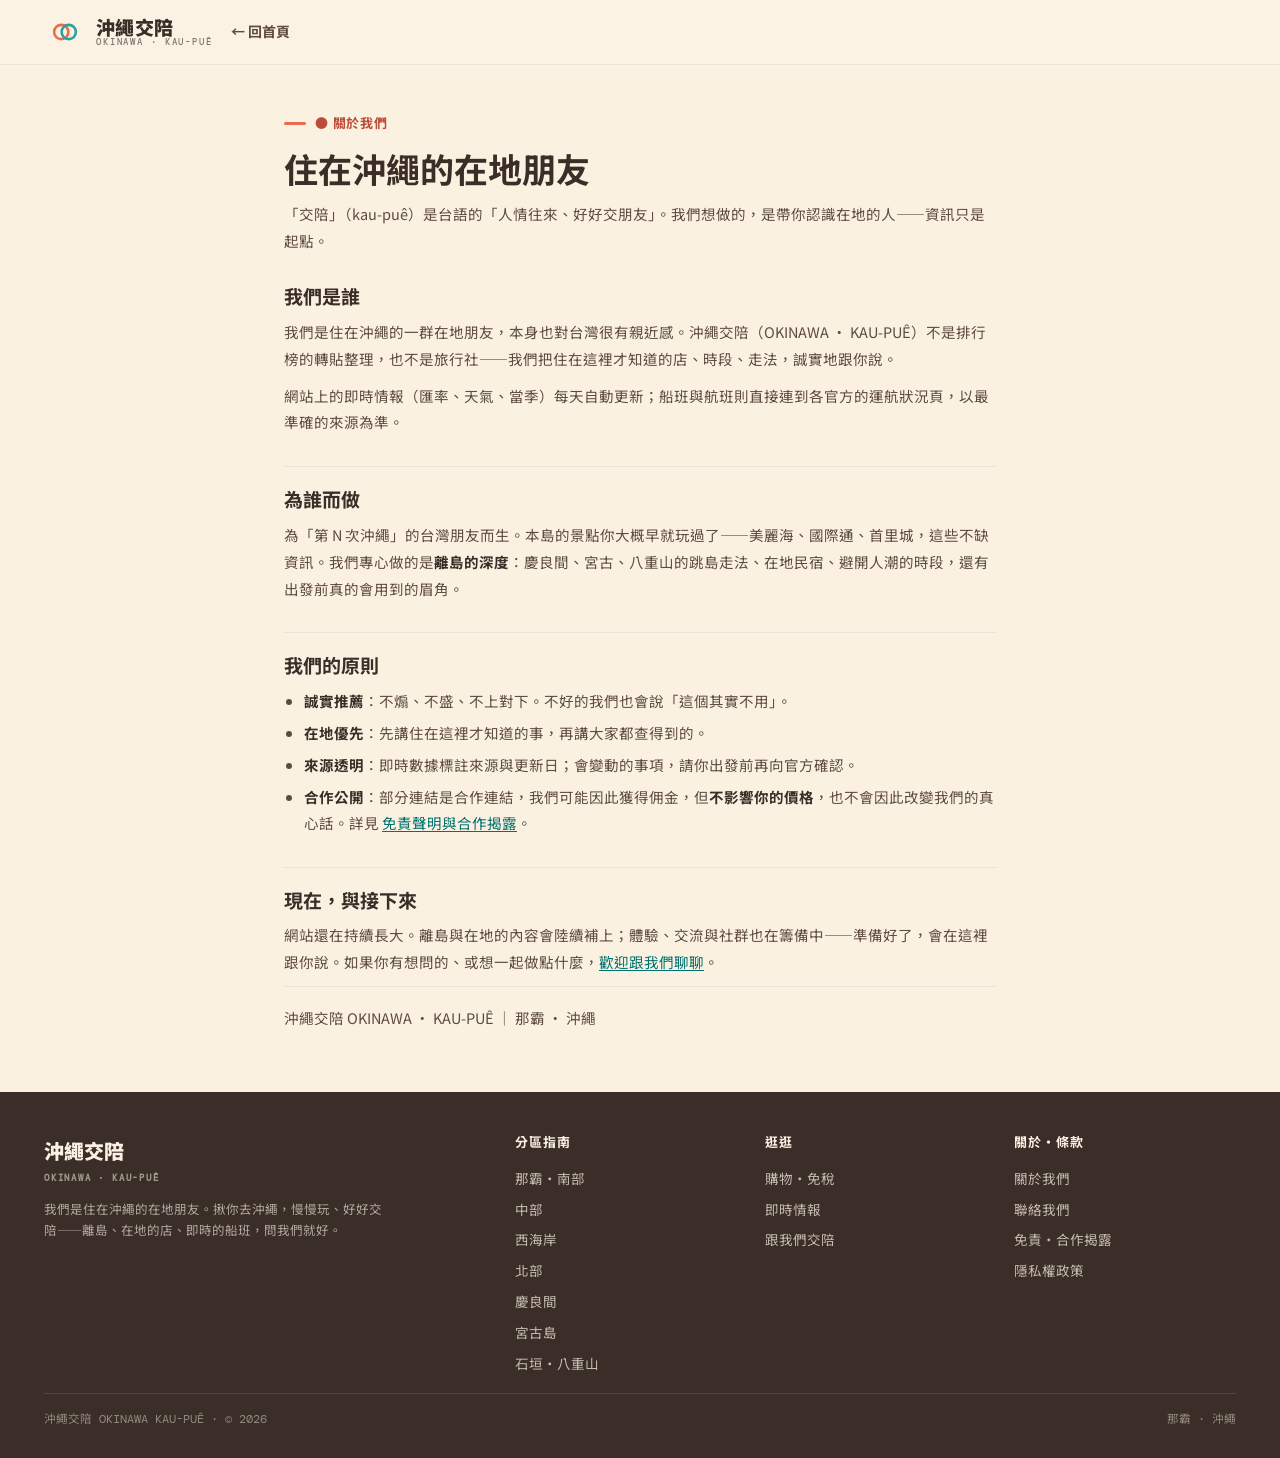
==== about.html @ 24fbd710 "エリア別の機能リファレンスへ全面改修（7エリア・便利さ重視） - 新規: naha/chubu/onna/hokubu、既存を統一テンプレへ移行、taketomi→ishigaki リダイレクト - " ====
<!doctype html>
<html lang="zh-Hant">
<head>
<meta charset="UTF-8">
<meta name="viewport" content="width=device-width, initial-scale=1">
<title>關於我們 — 住在沖繩的在地朋友｜沖繩交陪</title>
<meta name="description" content="沖繩交陪是住在沖繩的一群在地朋友，為「第 N 次沖繩」的台灣朋友整理離島與在地的真實情報。我們的原則：誠實推薦、在地優先、不煽不盛。">
<meta name="theme-color" content="#FBF1E2">
<meta name="robots" content="index,follow">
<meta property="og:type" content="website">
<meta property="og:title" content="關於我們 — 住在沖繩的在地朋友｜沖繩交陪">
<meta property="og:description" content="住在沖繩的在地朋友，為「第 N 次沖繩」的台灣朋友整理離島與在地的真實情報。">
<meta property="og:url" content="https://okinawa-kaupue.com/about.html">
<meta property="og:image" content="https://okinawa-kaupue.com/assets/og.png">
<meta name="twitter:card" content="summary_large_image">
<link rel="canonical" href="https://okinawa-kaupue.com/about.html">
<link rel="icon" type="image/svg+xml" href="brand/logo-favicon.svg">
<link rel="icon" type="image/png" sizes="32x32" href="brand/favicon-32.png">
<link rel="apple-touch-icon" href="brand/apple-touch-icon.png">
<link rel="preconnect" href="https://fonts.googleapis.com">
<link rel="preconnect" href="https://fonts.gstatic.com" crossorigin>
<link href="https://fonts.googleapis.com/css2?family=Noto+Sans+TC:wght@400..900&family=DM+Mono:wght@400;500&display=swap" rel="stylesheet">
<link rel="stylesheet" href="styles.css">
<script type="application/ld+json">
{
  "@context": "https://schema.org",
  "@type": "AboutPage",
  "url": "https://okinawa-kaupue.com/about.html",
  "name": "關於我們｜沖繩交陪",
  "inLanguage": "zh-Hant",
  "publisher": { "@type": "Organization", "name": "沖繩交陪", "url": "https://okinawa-kaupue.com/" }
}
</script>
<!-- Cloudflare Web Analytics --><script defer src='https://static.cloudflareinsights.com/beacon.min.js' data-cf-beacon='{"token": "0079305fdcf34f88b5e65abeb7a39dbd"}'></script><!-- End Cloudflare Web Analytics -->
</head>
<body data-style="koralle">

<header class="head">
  <div class="wrap head__bar">
    <a class="brand" href="index.html">
      <img class="brand__logo" src="brand/logo-rings.svg" alt="沖繩交陪">
      <span class="brand__tx">沖繩交陪<small>OKINAWA · KAU-PUÊ</small></span>
    </a>
    <a class="lback" href="index.html">← 回首頁</a>
  </div>
</header>

<main class="legal">
  <span class="legal__k">● 關於我們</span>
  <h1>住在沖繩的在地朋友</h1>
  <p class="legal__lead">「交陪」（kau-puê）是台語的「人情往來、好好交朋友」。我們想做的，是帶你認識在地的人——資訊只是起點。</p>

  <h2>我們是誰</h2>
  <p>我們是住在沖繩的一群在地朋友，本身也對台灣很有親近感。沖繩交陪（OKINAWA · KAU-PUÊ）不是排行榜的轉貼整理，也不是旅行社——我們把住在這裡才知道的店、時段、走法，誠實地跟你說。</p>
  <p>網站上的即時情報（匯率、天氣、當季）每天自動更新；船班與航班則直接連到各官方的運航狀況頁，以最準確的來源為準。</p>

  <h2>為誰而做</h2>
  <p>為「第 N 次沖繩」的台灣朋友而生。本島的景點你大概早就玩過了——美麗海、國際通、首里城，這些不缺資訊。我們專心做的是<strong>離島的深度</strong>：慶良間、宮古、八重山的跳島走法、在地民宿、避開人潮的時段，還有出發前真的會用到的眉角。</p>

  <h2>我們的原則</h2>
  <ul>
    <li><strong>誠實推薦</strong>：不煽、不盛、不上對下。不好的我們也會說「這個其實不用」。</li>
    <li><strong>在地優先</strong>：先講住在這裡才知道的事，再講大家都查得到的。</li>
    <li><strong>來源透明</strong>：即時數據標註來源與更新日；會變動的事項，請你出發前再向官方確認。</li>
    <li><strong>合作公開</strong>：部分連結是合作連結，我們可能因此獲得佣金，但<strong>不影響你的價格</strong>，也不會因此改變我們的真心話。詳見 <a href="disclosure.html">免責聲明與合作揭露</a>。</li>
  </ul>

  <h2>現在，與接下來</h2>
  <p>網站還在持續長大。離島與在地的內容會陸續補上；體驗、交流與社群也在籌備中——準備好了，會在這裡跟你說。如果你有想問的、或想一起做點什麼，<a href="contact.html">歡迎跟我們聊聊</a>。</p>

  <p class="legal__sig">沖繩交陪 OKINAWA · KAU-PUÊ ｜ 那霸 · 沖繩</p>
</main>

<footer class="foot">
  <div class="wrap">
    <div class="foot__grid">
      <div>
        <div class="foot__brand">沖繩交陪<small>OKINAWA · KAU-PUÊ</small></div>
        <p class="foot__note">我們是住在沖繩的在地朋友。揪你去沖繩，慢慢玩、好好交陪——離島、在地的店、即時的船班，問我們就好。</p>
      </div>
      <div>
        <h4>分區指南</h4>
        <a href="naha.html">那霸・南部</a><a href="chubu.html">中部</a><a href="onna.html">西海岸</a><a href="hokubu.html">北部</a><a href="kerama.html">慶良間</a><a href="miyako.html">宮古島</a><a href="ishigaki.html">石垣・八重山</a>
      </div>
      <div>
        <h4>逛逛</h4>
        <a href="shopping.html">購物・免稅</a><a href="index.html#fresh">即時情報</a><a href="index.html#kaupue">跟我們交陪</a>
      </div>
      <div>
        <h4>關於・條款</h4>
        <a href="about.html">關於我們</a><a href="contact.html">聯絡我們</a><a href="disclosure.html">免責・合作揭露</a><a href="privacy.html">隱私權政策</a>
      </div>
    </div>
    <div class="foot__bottom">
      <span>沖繩交陪 OKINAWA KAU-PUÊ · © 2026</span>
      <span>那霸 · 沖繩</span>
    </div>
  </div>
</footer>

</body></html>
---- styles.css ----
/* ============================================================
   沖繩交陪 OKINAWA · KAU-PUÊ — 台湾版トップ
   2026-06-10 ビジュアル刷新
   ・パレットはブランド規定の5色（珊瑚橘/海/暖陽/奶油/墨）のみ
   ・フォントは Noto Sans TC 基軸 ＋ DM Mono（数値・タイムスタンプ）
   ・写真スロット（.shot）は「正直なプレースホルダー」：
     <img> を中に置くだけで全面カバー表示に切り替わる（崩れない）
   ・キャプションは写真の上に重ねない（差し込み後も可読性が落ちない）
   ============================================================ */

/* ---- tokens ---- */
:root {
  /* brand-tw パレット */
  --cream:      #FBF1E2;                    /* 奶油 */
  --ink:        #3B2D28;                    /* 墨 */
  --coral:      #EE6A4C;                    /* 珊瑚橘 */
  --sea:        #2E9E9E;                    /* 海 */
  --sun:        #F4A24B;                    /* 暖陽 */

  /* 派生トーン（oklch で同系統に揃える） */
  --bg:         oklch(0.962 0.024 79);      /* 奶油ベースの地 */
  --surface:    oklch(0.988 0.012 84);      /* カード面 */
  --surface-2:  oklch(0.955 0.020 80);
  --ink-soft:   oklch(0.43 0.030 48);
  --ink-faint:  oklch(0.57 0.024 52);
  --coral-deep: oklch(0.56 0.150 32);
  --coral-tint: oklch(0.93 0.040 38);
  --sea-deep:   oklch(0.50 0.085 195);
  --sea-tint:   oklch(0.93 0.032 200);
  --sun-deep:   oklch(0.62 0.115 70);
  --sun-tint:   oklch(0.945 0.045 82);
  --line:       oklch(0.875 0.024 76);
  --line-soft:  oklch(0.918 0.018 78);

  --r-sm: 10px; --r-md: 14px; --r-lg: 20px; --r-xl: 28px; --pill: 999px;

  --shadow-sm: 0 1px 2px oklch(0.40 0.05 50 / 0.05), 0 2px 8px oklch(0.40 0.05 50 / 0.05);
  --shadow-md: 0 4px 14px oklch(0.40 0.06 45 / 0.10), 0 2px 6px oklch(0.40 0.06 45 / 0.06);

  --tw-font: "Noto Sans TC", "PingFang TC", "Microsoft JhengHei", system-ui, sans-serif;
  --font-mono: "DM Mono", "Noto Sans TC", ui-monospace, monospace;

  --maxw: 1240px;
}
body.lang-ja { --tw-font: "Zen Kaku Gothic New", "Noto Sans TC", system-ui, sans-serif; }

/* ---- reset ---- */
*, *::before, *::after { box-sizing: border-box; }
html { -webkit-text-size-adjust: 100%; }
body {
  margin: 0;
  font-family: var(--tw-font);
  background: var(--bg);
  color: var(--ink);
  font-size: 16px;
  line-height: 1.7;               /* 繁体字＝行間に余裕 */
  -webkit-font-smoothing: antialiased;
  text-rendering: optimizeLegibility;
}
img { display: block; max-width: 100%; }
a { color: inherit; text-decoration: none; }
button { font: inherit; cursor: pointer; border: none; background: none; color: inherit; }
h1, h2, h3, h4 { font-family: var(--tw-font); margin: 0; line-height: 1.3; letter-spacing: 0; font-style: normal; }
p { margin: 0; }
::selection { background: var(--coral-tint); }
.wrap { width: 100%; max-width: var(--maxw); margin: 0 auto; padding: 0 24px; }

/* ============================================================
   写真スロット .shot — 正直なプレースホルダー
   ・空のとき: 奶油系の淡い斜めストライプ ＋ 中央にラベルチップ
     （--h で色相だけ僅かに変わる。観光広告風グラデは廃止）
   ・<img> を入れると全面カバー表示・ラベルは自動で消える
   ============================================================ */
.shot {
  position: relative; overflow: hidden;
  background:
    repeating-linear-gradient(135deg,
      oklch(0.952 0.018 var(--h, 79) / .75) 0 10px,
      transparent 10px 20px),
    oklch(0.924 0.028 var(--h, 79));
}
.shot::after {
  content: "📷 " attr(data-shot);
  position: absolute; inset: 0; margin: auto;
  width: fit-content; height: fit-content;
  font-family: var(--font-mono); font-size: 10.5px; letter-spacing: .05em;
  color: var(--ink-soft);
  background: oklch(0.99 0.008 84 / .88);
  border: 1px solid oklch(0.88 0.02 78);
  padding: 4px 11px; border-radius: var(--pill);
  white-space: nowrap; max-width: calc(100% - 16px);
  overflow: hidden; text-overflow: ellipsis;
}
.shot > img {
  position: absolute; inset: 0; width: 100%; height: 100%;
  object-fit: cover;
}
.shot:has(> img)::after { display: none; }

/* shot 内のバッジ・メタ（実態が揃うまで末尾ブロックで非表示） */
.meta-likes { position: absolute; right: 9px; bottom: 8px; z-index: 2; white-space: nowrap;
  font-family: var(--font-mono); font-size: 10.5px; color: #fff; display: inline-flex; gap: 9px;
  text-shadow: 0 1px 3px oklch(0.25 0.04 50 / .6); }
.badge-hot { position: absolute; left: 9px; top: 9px; z-index: 2; white-space: nowrap;
  font-size: 11px; font-weight: 700; background: var(--coral); color: #fff; padding: 3px 9px; border-radius: var(--pill); }
.badge-new { position: absolute; left: 9px; top: 9px; z-index: 2; white-space: nowrap;
  font-size: 11px; font-weight: 700; background: var(--sea); color: #fff; padding: 3px 9px; border-radius: var(--pill); }
.badge-soft { background: oklch(1 0 0 / .9); color: var(--ink); }

/* ============================================================
   header
   ============================================================ */
.head { position: sticky; top: 0; z-index: 60;
  background: oklch(0.965 0.022 80 / .92);
  backdrop-filter: blur(14px) saturate(1.2);
  border-bottom: 1px solid var(--line-soft); }
.head__bar { display: flex; align-items: center; gap: 18px; height: 64px; }
.brand { display: inline-flex; align-items: center; gap: 10px; }
.brand__logo { width: 42px; height: 42px; flex: none; }
.brand__tx { font-weight: 900; font-size: 19px; letter-spacing: .02em; line-height: 1.15; }
.brand__tx small { display: block; font-family: var(--font-mono); font-size: 8.5px; letter-spacing: .22em; color: var(--ink-faint); font-weight: 500; white-space: nowrap; }
.nav { display: flex; align-items: center; gap: 2px; margin-left: 8px; }
.nav a { padding: 9px 13px; border-radius: var(--pill); font-weight: 700; font-size: 15px; color: var(--ink-soft); display: inline-flex; align-items: center; gap: 7px; white-space: nowrap; }
.nav a:hover { background: var(--surface); color: var(--ink); box-shadow: var(--shadow-sm); }
.nav a .dot { width: 6px; height: 6px; border-radius: 50%; background: var(--coral); }
.head__right { margin-left: auto; display: flex; align-items: center; gap: 9px; }
.search { display: inline-flex; align-items: center; gap: 8px; background: var(--surface); border: 1px solid var(--line-soft); border-radius: var(--pill); padding: 8px 14px; color: var(--ink-faint); font-size: 13.5px; }
.search svg { width: 15px; height: 15px; }
.btn-line { background: #06C755; color: #fff; font-weight: 700; font-size: 14px; padding: 9px 15px; border-radius: var(--pill); display: inline-flex; align-items: center; gap: 7px; }
.btn-line svg { width: 16px; height: 16px; }
.lang-tog { display: inline-flex; background: var(--surface); border: 1px solid var(--line-soft); border-radius: var(--pill); padding: 3px; gap: 2px; flex: none; }
.lang-tog button { font-size: 12.5px; font-weight: 700; color: var(--ink-faint); padding: 6px 11px; border-radius: var(--pill); white-space: nowrap; }
.lang-tog button.on { background: var(--ink); color: var(--cream); }

/* ---- live ticker（実態が揃うまで非表示。復帰時用に維持） ---- */
.ticker { background: var(--ink); color: var(--cream); overflow: hidden; }
.ticker__in { display: flex; align-items: center; gap: 14px; height: 38px; }
.ticker__tag { flex: none; font-size: 12px; font-weight: 700; background: var(--coral); color: #fff; padding: 4px 11px; border-radius: var(--pill); display: inline-flex; align-items: center; gap: 6px; white-space: nowrap; }
.ticker__tag .pulse { width: 7px; height: 7px; border-radius: 50%; background: #fff; animation: pulse 1.4s infinite; }
@keyframes pulse { 0%, 100% { opacity: 1; } 50% { opacity: .35; } }
.ticker__track { display: flex; gap: 34px; white-space: nowrap; animation: marq 30s linear infinite; font-size: 13px; }
.ticker__track span b { color: var(--sun); }
@keyframes marq { from { transform: translateX(0); } to { transform: translateX(-50%); } }
@media (prefers-reduced-motion: reduce) { .ticker__track { animation: none; } }

/* ============================================================
   hero（bento）
   ============================================================ */
.hero { padding: 30px 0 8px; }
.hero__top { display: flex; align-items: flex-end; justify-content: space-between; gap: 20px; margin-bottom: 18px; flex-wrap: wrap; }
.hero__k { display: inline-flex; align-items: center; gap: 9px; font-size: 13px; font-weight: 700; color: var(--coral-deep); letter-spacing: .06em; }
.hero__k::before { content: ""; width: 22px; height: 3px; border-radius: 2px; background: var(--coral); }
.hero__h { font-size: clamp(30px, 4.4vw, 50px); font-weight: 900; letter-spacing: .01em; line-height: 1.22; margin-top: 8px; }
.hero__h em { font-style: normal; color: var(--coral-deep);
  text-decoration: underline; text-decoration-color: var(--sun); text-decoration-thickness: 5px; text-underline-offset: 7px; }
.hero__sub { color: var(--ink-soft); font-size: 16px; margin-top: 12px; max-width: 580px; text-wrap: pretty; }
.hero__sub b { color: var(--ink); }
.repeat-pick { display: inline-flex; background: var(--surface); border: 1px solid var(--line); border-radius: var(--pill); padding: 5px; gap: 3px; box-shadow: var(--shadow-sm); }
.repeat-pick button { font-size: 13.5px; font-weight: 700; color: var(--ink-soft); padding: 8px 14px; border-radius: var(--pill); white-space: nowrap; }
.repeat-pick button.on { background: var(--coral); color: #fff; }

.bento { display: grid; grid-template-columns: 1.7fr 1fr 1fr; grid-template-rows: 205px 205px; gap: 14px; }
.bento__feat { grid-row: span 2; }

/* タイル＝「写真エリアの下にキャプション」。ラベルとタグが重ならず、
   写真が入っても文字が写真に乗らない */
.tile { position: relative; display: flex; flex-direction: column;
  background: var(--surface); border: 1px solid var(--line-soft);
  border-radius: var(--r-lg); overflow: hidden; }
a.tile { transition: transform .15s ease, box-shadow .2s ease, border-color .2s ease; }
a.tile:hover { transform: translateY(-3px); box-shadow: var(--shadow-md); border-color: var(--line); }
.tile__media { flex: 1 1 auto; min-height: 0; }
.tile .cap { padding: 11px 15px 13px; }
.tile .cap .t { font-weight: 900; font-size: 16px; line-height: 1.35;
  display: flex; align-items: center; justify-content: space-between; gap: 8px; }
a.tile .cap .t::after { content: "→"; font-weight: 700; color: var(--coral); flex: none; transition: transform .15s ease; }
a.tile:hover .cap .t::after { transform: translateX(3px); }
.tile .cap .row { display: flex; gap: 6px; margin-top: 7px; flex-wrap: wrap; }
.tile .cap .row span { font-size: 11px; font-weight: 700; background: var(--surface-2); color: var(--ink-soft); padding: 3px 9px; border-radius: var(--pill); white-space: nowrap; }

/* featured: マスコット＝ステッカーボード（白縁ステッカーが映える奶油面） */
.tile--mascots { background: var(--cream); }
.tile--mascots::before { content: ""; position: absolute; right: -52px; top: -52px;
  width: 190px; height: 190px; border-radius: 50%; background: oklch(0.78 0.11 70 / .25); }
.tile--mascots::after { content: ""; position: absolute; left: -44px; top: 38%;
  width: 130px; height: 130px; border-radius: 50%; background: oklch(0.64 0.08 195 / .16); }
.tile--mascots .mascots { position: relative; z-index: 1;
  flex: 1 1 auto; min-height: 0;
  display: flex; align-items: flex-end; justify-content: center; gap: 5%;
  padding: 24px 18px 10px;
  background: radial-gradient(46% 9% at 50% 97%, oklch(0.80 0.05 70 / .65), transparent 70%); }
.tile--mascots .mascots img { height: auto; max-height: 100%; max-width: 44%; object-fit: contain; object-position: bottom;
  filter: drop-shadow(0 8px 10px oklch(0.35 0.05 48 / .14)); }
.tile--mascots .mascots img:first-child { transform: rotate(-2.5deg); }
.tile--mascots .mascots img:last-child { transform: rotate(2deg); }
.tile--mascots .cap { position: relative; z-index: 1; background: var(--surface); border-top: 1px solid var(--line-soft); padding: 14px 18px 17px; }
.tile--mascots .cap .t { font-size: 19px; justify-content: flex-start; }
.tile--mascots .cap .lead { color: var(--ink-soft); font-size: 13px; line-height: 1.65; margin-top: 6px; text-wrap: pretty; }
.tile--mascots .cap .row span { background: var(--coral-tint); color: var(--coral-deep); }
.tile--mascots .cap .row span + span { background: var(--sea-tint); color: var(--sea-deep); }

/* ============================================================
   section frame
   ============================================================ */
section.sec { padding: 42px 0; }
.sec__head { display: flex; align-items: flex-end; justify-content: space-between; gap: 16px; margin-bottom: 20px; flex-wrap: wrap; }
.sec__head .k { font-size: 12.5px; font-weight: 700; letter-spacing: .1em; }
.sec__head h2 { font-size: clamp(23px, 2.8vw, 31px); font-weight: 900; margin-top: 6px; letter-spacing: .01em; }
.sec__head .desc { color: var(--ink-soft); font-size: 14.5px; margin-top: 7px; max-width: 620px; text-wrap: pretty; }
.more { font-weight: 700; font-size: 14px; color: var(--coral-deep); display: inline-flex; align-items: center; gap: 5px; white-space: nowrap; }
.k-hot { color: var(--coral-deep); } .k-teal { color: var(--sea-deep); }
.k-gold { color: var(--sun-deep); } .k-grape { color: var(--sea-deep); } .k-ok { color: var(--sea-deep); }

/* ============================================================
   即時情報（鮮度ツール）
   ============================================================ */
.fresh { background: var(--surface); border: 1px solid var(--line); border-radius: var(--r-xl); padding: 8px; box-shadow: var(--shadow-sm); }
.fresh__grid { display: grid; grid-template-columns: repeat(4, 1fr); gap: 8px; }
.fcard { border-radius: var(--r-lg); padding: 16px 16px 14px; position: relative; overflow: hidden; background: var(--surface-2); }
.fresh__grid .fcard:nth-child(1) { background: var(--coral-tint); }
.fresh__grid .fcard:nth-child(2) { background: var(--sea-tint); }
.fresh__grid .fcard:nth-child(3) { background: var(--sun-tint); }
.fcard__top { display: flex; align-items: center; gap: 8px; font-size: 13.5px; font-weight: 800; white-space: nowrap; }
.fcard__top .ic { width: 27px; height: 27px; border-radius: 8px; display: grid; place-items: center; font-size: 14px; background: oklch(1 0 0 / .75); flex: none; }
.fcard__big { font-size: 22px; font-weight: 900; margin-top: 12px; letter-spacing: 0; font-family: var(--font-mono); }
.fcard__big small { font-size: 13px; font-weight: 700; color: var(--ink-soft); font-family: var(--tw-font); }
.fcard__lines { margin-top: 8px; display: flex; flex-direction: column; gap: 5px; }
.fline { display: flex; align-items: center; gap: 7px; font-size: 12.5px; color: var(--ink-soft); }
.fline a { text-decoration: underline; text-decoration-color: var(--line); text-underline-offset: 3px; font-weight: 700; color: var(--ink-soft); }
.fline a:hover { color: var(--coral-deep); text-decoration-color: var(--coral); }
.fline .st { font-size: 10px; font-weight: 700; padding: 1px 7px; border-radius: var(--pill); color: #fff; white-space: nowrap; flex: none; }
.st-open { background: var(--sea); } .st-warn { background: var(--sun-deep); } .st-close { background: var(--coral-deep); }
.fcard__upd { margin-top: 11px; font-family: var(--font-mono); font-size: 10px; color: var(--ink-faint); }
.fcard__upd a { text-decoration: underline; text-underline-offset: 2px; }
.fresh__foot { display: flex; align-items: center; gap: 10px; padding: 12px 14px 8px; font-size: 12.5px; color: var(--ink-faint); }

/* ============================================================
   離島深掘
   ============================================================ */
.islands { display: grid; grid-template-columns: repeat(4, 1fr); gap: 14px; }
.icard { background: var(--surface); border: 1px solid var(--line-soft); border-radius: var(--r-lg); overflow: hidden; transition: transform .15s, box-shadow .2s; display: flex; flex-direction: column; }
.icard:hover { transform: translateY(-3px); box-shadow: var(--shadow-md); }
.icard__media { height: 150px; position: relative; flex: none; }
.icard__body { padding: 13px 15px 16px; display: flex; flex-direction: column; flex: 1; }
.icard__name { font-weight: 900; font-size: 17px; display: flex; align-items: baseline; gap: 7px; }
.icard__name small { font-family: var(--font-mono); font-size: 10.5px; color: var(--ink-faint); font-weight: 500; }
.icard__tag { color: var(--ink-soft); font-size: 13px; margin-top: 5px; text-wrap: pretty; }
.icard__foot { display: flex; align-items: center; gap: 8px; margin-top: auto; padding-top: 11px; border-top: 1px solid var(--line-soft); font-size: 12px; color: var(--ink-faint); flex-wrap: wrap; }
.icard__body .icard__foot { margin-top: auto; }
.icard__tag + .icard__fare + .icard__foot { margin-top: 11px; }
.pill { font-size: 11.5px; font-weight: 700; padding: 3px 9px; border-radius: var(--pill); background: var(--surface-2); color: var(--ink-soft); border: 1px solid var(--line-soft); white-space: nowrap; }
.pill-depth { background: var(--coral-tint); color: var(--coral-deep); border-color: transparent; }

/* ============================================================
   在地新店 feed（非表示中。復帰時用に維持）
   ============================================================ */
.feed { display: grid; grid-template-columns: repeat(3, 1fr); gap: 14px; }
.ncard { display: grid; grid-template-columns: 92px 1fr; gap: 13px; background: var(--surface); border: 1px solid var(--line-soft); border-radius: var(--r-lg); padding: 11px; align-items: stretch; }
.ncard__media { border-radius: var(--r-md); position: relative; min-height: 92px; }
.ncard__b { display: flex; flex-direction: column; }
.ncard__date { font-family: var(--font-mono); font-size: 10.5px; color: var(--coral-deep); font-weight: 500; letter-spacing: .03em; }
.ncard__name { font-weight: 700; font-size: 15px; margin-top: 3px; line-height: 1.4; }
.ncard__meta { color: var(--ink-soft); font-size: 12.5px; margin-top: auto; padding-top: 8px; display: flex; gap: 8px; flex-wrap: wrap; }
.ncard__meta .loc { display: inline-flex; align-items: center; gap: 4px; }

/* ============================================================
   購物・免稅 — ブランド5色のフラット面（写真不要のカテゴリカード）
   ============================================================ */
.shop { display: grid; grid-template-columns: 1.4fr 1fr 1fr; grid-template-rows: auto auto; gap: 14px; }
.scard { position: relative; border-radius: var(--r-lg); overflow: hidden; color: var(--cream); min-height: 150px; display: flex; flex-direction: column; justify-content: flex-end; padding: 17px; transition: transform .15s, box-shadow .2s; }
.scard:hover { transform: translateY(-3px); box-shadow: var(--shadow-md); }
.scard::before { content: ""; position: absolute; right: -34px; top: -44px; width: 150px; height: 150px; border-radius: 50%; background: oklch(1 0 0 / .12); }
.scard--don { grid-row: span 2; background: var(--coral); }
.scard--outlet { background: var(--sea); }
.scard--costco { background: var(--ink); }
.scard--drug { background: var(--sea-deep); }
.scard--awase { background: var(--sun); color: var(--ink); }
.scard--awase::before { background: oklch(1 0 0 / .26); }
.scard__k { font-family: var(--font-mono); font-size: 10.5px; letter-spacing: .12em; text-transform: uppercase; opacity: .85; }
.scard__t { font-weight: 900; font-size: 19px; margin-top: 4px; line-height: 1.3; }
.scard--don .scard__t { font-size: 25px; }
.scard__d { font-size: 12.5px; opacity: .92; margin-top: 7px; max-width: 92%; line-height: 1.65; text-wrap: pretty; }
.scard__tags { display: flex; gap: 6px; margin-top: 11px; flex-wrap: wrap; }
.scard__tags span { font-size: 11px; font-weight: 700; background: oklch(1 0 0 / .18); padding: 3px 9px; border-radius: var(--pill); white-space: nowrap; }
.scard--awase .scard__tags span { background: oklch(1 0 0 / .42); }

/* ============================================================
   社團 / SNS（非表示中。復帰時用に維持）
   ============================================================ */
.social { display: grid; grid-template-columns: repeat(5, 1fr); gap: 12px; }
.socard { background: var(--surface); border: 1px solid var(--line-soft); border-radius: var(--r-lg); padding: 16px 15px; display: flex; flex-direction: column; gap: 4px; transition: transform .15s, box-shadow .2s; }
.socard:hover { transform: translateY(-3px); box-shadow: var(--shadow-md); }
.socard__ic { width: 40px; height: 40px; border-radius: 11px; display: grid; place-items: center; color: #fff; font-weight: 900; font-size: 15px; margin-bottom: 6px; }
.socard__name { font-weight: 700; font-size: 15px; }
.socard__num { font-family: var(--font-mono); font-size: 12px; color: var(--ink-faint); }
.socard__d { font-size: 12px; color: var(--ink-soft); margin-top: 4px; }
.ic-fb { background: #1877F2; } .ic-ig { background: linear-gradient(135deg, #F58529, #DD2A7B, #8134AF); }
.ic-th { background: #000; } .ic-dc { background: #006aa6; } .ic-line { background: #06C755; }

/* ============================================================
   交陪（#kaupue）＝信頼層。マスコットは使わず、静かで丁寧な面
   ============================================================ */
.kp { display: grid; grid-template-columns: repeat(3, 1fr); gap: 14px; }
.kpcard { background: var(--surface); border: 1px solid var(--line-soft); border-radius: var(--r-lg); padding: 21px 20px 23px; }
.kpcard__ic { width: 44px; height: 44px; border-radius: 13px; display: grid; place-items: center; font-size: 22px; background: var(--sun-tint); margin-bottom: 12px; }
.kpcard:nth-child(2) .kpcard__ic { background: var(--sea-tint); }
.kpcard:nth-child(3) .kpcard__ic { background: var(--coral-tint); }
.kpcard h3 { font-size: 17px; font-weight: 900; display: flex; align-items: center; gap: 8px; flex-wrap: wrap; }
.kpcard p { color: var(--ink-soft); font-size: 13.5px; margin-top: 8px; line-height: 1.75; text-wrap: pretty; }
.pill-soon { font-size: 10.5px; font-weight: 700; letter-spacing: .04em; white-space: nowrap;
  background: var(--surface-2); color: var(--ink-faint); border: 1px solid var(--line);
  padding: 2px 9px; border-radius: var(--pill); }

/* ============================================================
   租車 / 票券 band
   ============================================================ */
.band { background: var(--coral); border-radius: var(--r-xl); padding: 30px 34px; color: #fff; display: flex; align-items: center; gap: 28px; flex-wrap: wrap; position: relative; overflow: hidden; }
.band::after { content: ""; position: absolute; right: -50px; top: -60px; width: 230px; height: 230px; border-radius: 50%; background: oklch(1 0 0 / .13); }
.band::before { content: ""; position: absolute; right: 110px; bottom: -70px; width: 150px; height: 150px; border-radius: 50%; background: oklch(0.78 0.13 70 / .35); }
.band__b { position: relative; z-index: 1; }
.band__k { font-family: var(--font-mono); font-size: 11.5px; letter-spacing: .12em; text-transform: uppercase; opacity: .88; }
.band__t { font-size: 26px; font-weight: 900; margin-top: 5px; }
.band__d { font-size: 14px; opacity: .94; margin-top: 8px; max-width: 480px; line-height: 1.7; text-wrap: pretty; }
.band__cta { position: relative; z-index: 1; margin-left: auto; display: flex; gap: 10px; flex-wrap: wrap; }
.band__cta a { background: var(--cream); color: var(--coral-deep); font-weight: 900; font-size: 15px; padding: 13px 22px; border-radius: var(--pill); display: inline-flex; align-items: center; gap: 8px; white-space: nowrap; }
.band__cta a:hover { background: #fff; }
.band__cta a.ghost { background: oklch(1 0 0 / .15); color: #fff; border: 1px solid oklch(1 0 0 / .45); }
.band__cta a.ghost:hover { background: oklch(1 0 0 / .25); }

/* ============================================================
   footer ＋ 示意圖ノート（フッターに統合した帯。浮かせない）
   ============================================================ */
.foot { background: var(--ink); color: oklch(0.86 0.018 78); margin-top: 42px; padding: 42px 0 28px; }
.foot__grid { display: grid; grid-template-columns: 2fr 1fr 1fr 1fr; gap: 28px; }
.foot h4 { font-size: 13px; color: var(--cream); margin-bottom: 12px; letter-spacing: .06em; }
.foot a { display: block; font-size: 13.5px; color: oklch(0.80 0.018 76); padding: 4px 0; }
.foot a:hover { color: var(--cream); }
.foot__brand { font-weight: 900; font-size: 20px; color: var(--cream); }
.foot__brand small { display: block; font-family: var(--font-mono); font-size: 9px; letter-spacing: .2em; color: oklch(0.68 0.018 76); margin-top: 3px; }
.foot__note { font-size: 12.5px; color: oklch(0.74 0.018 76); margin-top: 12px; max-width: 340px; line-height: 1.7; }
.foot__credits { margin-top: 24px; font-size: 10.5px; line-height: 1.8; color: oklch(0.60 0.018 76); }
.foot__credits a { display: inline; padding: 0; font-size: inherit; color: oklch(0.70 0.018 76); text-decoration: underline; text-underline-offset: 2px; }
.foot__credits a:hover { color: var(--cream); }
.foot__bottom { border-top: 1px solid oklch(0.40 0.024 52); margin-top: 14px; padding-top: 16px; display: flex; justify-content: space-between; gap: 12px; flex-wrap: wrap; font-family: var(--font-mono); font-size: 11.5px; color: oklch(0.64 0.018 76); }
.foot__bottom span { white-space: nowrap; }

/* 「照片為示意圖」＝固定リボンをやめ、フッター直下のサブバーに統合 */
.sample-tag { background: oklch(0.245 0.026 50); color: oklch(0.72 0.018 76);
  border-top: 1px solid oklch(0.34 0.024 52);
  text-align: center; font-family: var(--font-mono); font-size: 11px;
  padding: 10px 16px; letter-spacing: .04em; }
.sample-tag b { color: var(--sun); font-weight: 500; }

/* ============================================================
   responsive
   ============================================================ */
@media (max-width: 1140px) { .search { display: none; } }
@media (max-width: 1000px) {
  .bento { grid-template-columns: 1fr 1fr; grid-template-rows: auto; }
  .bento__feat { grid-column: span 2; grid-row: auto; min-height: 300px; }
  .tile--mascots .mascots img { max-height: 225px; }
  a.tile { min-height: 180px; }
  .fresh__grid, .islands { grid-template-columns: repeat(2, 1fr); }
  .feed, .social { grid-template-columns: repeat(2, 1fr); }
  .shop { grid-template-columns: 1fr 1fr; }
  .scard--don { grid-row: auto; }
  .kp { grid-template-columns: 1fr; }
}
@media (max-width: 640px) {
  .nav, .search { display: none; }
  .head__bar { gap: 10px; }
  .bento, .fresh__grid, .islands, .feed, .social, .shop { grid-template-columns: 1fr; }
  .bento__feat { grid-column: auto; }
  .bento { grid-auto-rows: minmax(170px, auto); }
  .tile--mascots .mascots { padding-top: 16px; }
  .foot__grid { grid-template-columns: 1fr 1fr; }
  .band { padding: 26px 22px; }
  .band__cta { margin-left: 0; }
}

/* ===== 実態に合わせた非表示(2026-06-08) =====
   SNS未開設・手動更新が必要な鮮度情報を隠す。
   データ/SNSが揃ったら、この最終ブロックと各要素の hidden 属性を外せば
   元のサンプル設計にそのまま復帰する（マークアップは保持）。 */
[hidden] { display: none !important; }
.ticker,            /* LIVEティッカー（毎日更新が必要） */
#new,               /* 在地・新店開幕（週次の手動更新） */
#social,            /* 在地社團・情報源（SNS未開設） */
.meta-likes,        /* ♥いいね数・收藏（SNS由来の数値） */
.badge-hot,         /* 本週最熱／最熱（週次の鮮度ラベル） */
.badge-new,         /* 新店／季節限定バッジ */
.head .search,      /* 検索（バックエンド未実装） */
.head .btn-line {   /* 加LINE看即時（LINE未開設） */
  display: none !important;
}

/* 離島カードの運賃・所要（実データ・data-jpyでTWD自動併記） */
.icard__fare { font: 500 .78rem/1.5 var(--font-mono); color: var(--ink-soft); margin: .5rem 0 .15rem; letter-spacing: .01em; }
.icard__fare span[data-jpy] { color: var(--coral-deep); font-weight: 600; }

/* ===== 離島の個別ページ（2026-06-10） ===== */
.crumbs { font-size: 12.5px; color: var(--ink-faint); margin: 18px 0 0; }
.crumbs a { color: var(--ink-soft); }
.crumbs a:hover { color: var(--coral-deep); }

.ihero { padding: 0 0 8px; }
.ihero__media { height: clamp(220px, 34vw, 380px); border-radius: var(--r-xl); overflow: hidden; position: relative; margin-top: 14px; }
.ihero__body { padding: 0; }
.ihero h1 { font-size: clamp(26px, 3.6vw, 40px); font-weight: 900; margin-top: 16px; display: flex; align-items: baseline; gap: 10px; flex-wrap: wrap; }
.ihero h1 small { font-family: var(--font-mono); font-size: 13px; color: var(--ink-faint); font-weight: 500; letter-spacing: .08em; }
.ihero__lead { color: var(--ink-soft); font-size: 15.5px; margin-top: 10px; max-width: 640px; }
.ihero__pills { display: flex; gap: 8px; margin-top: 14px; flex-wrap: wrap; }

.ifacts { background: var(--surface); border: 1px solid var(--line-soft); border-radius: var(--r-lg); padding: 18px 20px; }
.ifacts .fline { font-size: 14px; padding: 7px 0; border-bottom: 1px dashed var(--line-soft); align-items: baseline; }
.ifacts .fline:last-child { border-bottom: none; }
.ifacts .fline b { color: var(--ink); font-weight: 700; flex: none; min-width: 6.5em; }
.ifacts .fline span[data-jpy] { color: var(--coral-deep); font-weight: 600; font-family: var(--font-mono); }
.ifacts .fline a { color: var(--sea-deep); text-decoration: underline; text-underline-offset: 2px; }
.ifacts__note { margin-top: 10px; font-size: 12px; color: var(--ink-faint); }

.iphoto { border-radius: var(--r-lg); overflow: hidden; margin-top: 18px; }
.iphoto img { width: 100%; height: auto; display: block; }
.iphoto figcaption { font-size: 12px; color: var(--ink-faint); padding: 8px 4px 0; }

@media (max-width: 640px) { .ihero__media { border-radius: var(--r-lg); } }

/* ── 法務・説明ページ（關於／隱私／免責・合作揭露／聯絡） ── */
.lback { font-size: 14px; font-weight: 700; color: var(--ink-soft); display: inline-flex; gap: 6px; align-items: center; white-space: nowrap; }
.lback:hover { color: var(--ink); }
.legal { max-width: 760px; margin: 0 auto; padding: 40px 24px 8px; }
.legal__k { display: inline-flex; align-items: center; gap: 9px; font-size: 13px; font-weight: 700; color: var(--coral-deep); letter-spacing: .06em; }
.legal__k::before { content: ""; width: 22px; height: 3px; border-radius: 2px; background: var(--coral); }
.legal h1 { font-size: clamp(26px, 4vw, 34px); margin: 12px 0 6px; }
.legal__lead { color: var(--ink-soft); font-size: 15px; line-height: 1.8; margin-bottom: 8px; text-wrap: pretty; }
.legal__upd { font-family: var(--font-mono); font-size: 11.5px; color: var(--ink-faint); margin-bottom: 26px; }
.legal h2 { font-size: 19px; margin: 30px 0 10px; padding-top: 20px; border-top: 1px solid var(--line-soft); }
.legal h2:first-of-type { border-top: none; padding-top: 0; }
.legal h3 { font-size: 15.5px; margin: 18px 0 4px; color: var(--ink); }
.legal p { color: var(--ink-soft); font-size: 14.5px; line-height: 1.85; margin: 10px 0; text-wrap: pretty; }
.legal ul { margin: 10px 0; padding-left: 20px; }
.legal li { color: var(--ink-soft); font-size: 14.5px; line-height: 1.8; margin: 6px 0; }
.legal a { color: var(--sea-deep); text-decoration: underline; text-underline-offset: 2px; }
.legal strong { color: var(--ink); font-weight: 700; }
.legal__note { background: var(--surface); border: 1px solid var(--line-soft); border-radius: var(--r-lg); padding: 16px 18px; margin: 20px 0; font-size: 13.5px; color: var(--ink-soft); line-height: 1.8; }
.legal__note strong { color: var(--coral-deep); }
.legal__contact { display: inline-flex; align-items: center; gap: 8px; font-weight: 700; color: var(--coral-deep); font-size: 17px; font-family: var(--font-mono); }
.legal__sig { margin-top: 30px; padding-top: 18px; border-top: 1px solid var(--line-soft); font-size: 13.5px; color: var(--ink-faint); }

/* ── 「我們的選擇」合作カード（租車／住宿／體驗の予約導線） ── */
.picks { display: grid; grid-template-columns: repeat(auto-fit, minmax(230px, 1fr)); gap: 14px; margin-top: 4px; }
.pick { border: 1px solid var(--line); border-radius: var(--r-lg); padding: 16px 16px 15px; background: var(--surface); display: flex; flex-direction: column; gap: 8px; }
.pick__k { font-family: var(--font-mono); font-size: 10.5px; letter-spacing: .1em; color: var(--ink-faint); text-transform: uppercase; }
.pick__t { font-weight: 800; font-size: 16px; color: var(--ink); line-height: 1.35; }
.pick__why { font-size: 13px; color: var(--ink-soft); line-height: 1.7; flex: 1; text-wrap: pretty; }
.pick__cta { align-self: flex-start; font-weight: 700; font-size: 13.5px; color: #fff; background: var(--coral); padding: 9px 15px; border-radius: var(--pill); margin-top: 2px; }
.pick__cta:hover { background: var(--coral-deep); }
.pick__cta.ghost { background: transparent; color: var(--coral-deep); border: 1px solid var(--coral); }
.pick__cta.ghost:hover { background: var(--coral-tint); }
.aff-note { font-size: 11.5px; color: var(--ink-faint); margin-top: 11px; line-height: 1.6; }
.aff-note a { color: var(--sea-deep); text-decoration: underline; text-underline-offset: 2px; }
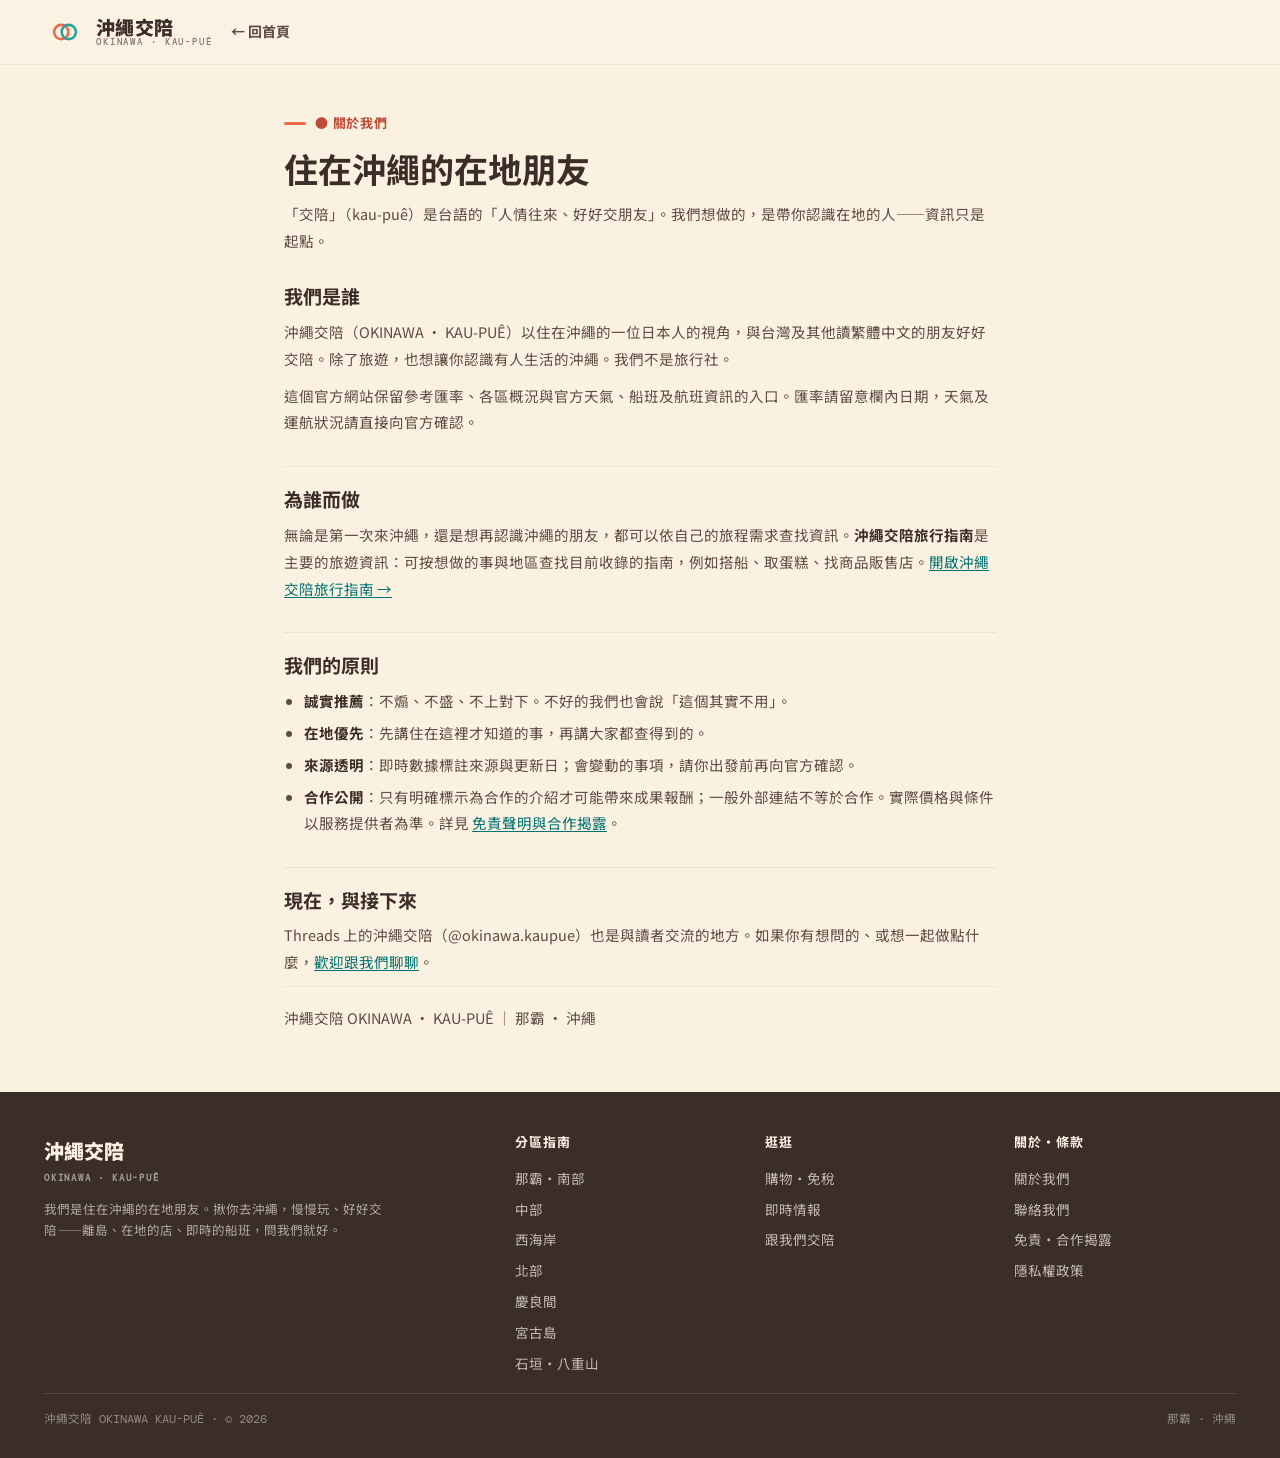
==== commit 8f6b0978: "C64 sprint 7: align official site introduction, contact and partnership disclosure 公開: okinawa-web p" ====
--- a/about.html
+++ b/about.html
@@ -4,12 +4,12 @@
 <meta charset="UTF-8">
 <meta name="viewport" content="width=device-width, initial-scale=1">
 <title>關於我們 — 住在沖繩的在地朋友｜沖繩交陪</title>
-<meta name="description" content="沖繩交陪是住在沖繩的一群在地朋友，為「第 N 次沖繩」的台灣朋友整理離島與在地的真實情報。我們的原則：誠實推薦、在地優先、不煽不盛。">
+<meta name="description" content="沖繩交陪以住在沖繩的一位日本人的在地視角，與繁體中文的讀者分享沖繩。旅行指南是主要的旅遊資訊，官方網站保留參考匯率與官方天氣等入口。">
 <meta name="theme-color" content="#FBF1E2">
 <meta name="robots" content="index,follow">
 <meta property="og:type" content="website">
 <meta property="og:title" content="關於我們 — 住在沖繩的在地朋友｜沖繩交陪">
-<meta property="og:description" content="住在沖繩的在地朋友，為「第 N 次沖繩」的台灣朋友整理離島與在地的真實情報。">
+<meta property="og:description" content="沖繩交陪以在地朋友的視角分享沖繩。旅行指南是主要的旅遊資訊，官方網站亦提供參考匯率與官方天氣預報入口。">
 <meta property="og:url" content="https://okinawa-kaupue.com/about.html">
 <meta property="og:image" content="https://okinawa-kaupue.com/assets/og.png">
 <meta name="twitter:card" content="summary_large_image">
@@ -51,22 +51,22 @@
   <p class="legal__lead">「交陪」（kau-puê）是台語的「人情往來、好好交朋友」。我們想做的，是帶你認識在地的人——資訊只是起點。</p>
 
   <h2>我們是誰</h2>
-  <p>我們是住在沖繩的一群在地朋友，本身也對台灣很有親近感。沖繩交陪（OKINAWA · KAU-PUÊ）不是排行榜的轉貼整理，也不是旅行社——我們把住在這裡才知道的店、時段、走法，誠實地跟你說。</p>
-  <p>網站上的即時情報（匯率、天氣、當季）每天自動更新；船班與航班則直接連到各官方的運航狀況頁，以最準確的來源為準。</p>
+  <p>沖繩交陪（OKINAWA · KAU-PUÊ）以住在沖繩的一位日本人的視角，與台灣及其他讀繁體中文的朋友好好交陪。除了旅遊，也想讓你認識有人生活的沖繩。我們不是旅行社。</p>
+  <p>這個官方網站保留參考匯率、各區概況與官方天氣、船班及航班資訊的入口。匯率請留意欄內日期，天氣及運航狀況請直接向官方確認。</p>
 
   <h2>為誰而做</h2>
-  <p>為「第 N 次沖繩」的台灣朋友而生。本島的景點你大概早就玩過了——美麗海、國際通、首里城，這些不缺資訊。我們專心做的是<strong>離島的深度</strong>：慶良間、宮古、八重山的跳島走法、在地民宿、避開人潮的時段，還有出發前真的會用到的眉角。</p>
+  <p>無論是第一次來沖繩，還是想再認識沖繩的朋友，都可以依自己的旅程需求查找資訊。<strong>沖繩交陪旅行指南</strong>是主要的旅遊資訊：可按想做的事與地區查找目前收錄的指南，例如搭船、取蛋糕、找商品販售店。<a href="/guide/">開啟沖繩交陪旅行指南 →</a></p>
 
   <h2>我們的原則</h2>
   <ul>
     <li><strong>誠實推薦</strong>：不煽、不盛、不上對下。不好的我們也會說「這個其實不用」。</li>
     <li><strong>在地優先</strong>：先講住在這裡才知道的事，再講大家都查得到的。</li>
     <li><strong>來源透明</strong>：即時數據標註來源與更新日；會變動的事項，請你出發前再向官方確認。</li>
-    <li><strong>合作公開</strong>：部分連結是合作連結，我們可能因此獲得佣金，但<strong>不影響你的價格</strong>，也不會因此改變我們的真心話。詳見 <a href="disclosure.html">免責聲明與合作揭露</a>。</li>
+    <li><strong>合作公開</strong>：只有明確標示為合作的介紹才可能帶來成果報酬；一般外部連結不等於合作。實際價格與條件以服務提供者為準。詳見 <a href="disclosure.html">免責聲明與合作揭露</a>。</li>
   </ul>
 
   <h2>現在，與接下來</h2>
-  <p>網站還在持續長大。離島與在地的內容會陸續補上；體驗、交流與社群也在籌備中——準備好了，會在這裡跟你說。如果你有想問的、或想一起做點什麼，<a href="contact.html">歡迎跟我們聊聊</a>。</p>
+  <p>Threads 上的沖繩交陪（@okinawa.kaupue）也是與讀者交流的地方。如果你有想問的、或想一起做點什麼，<a href="contact.html">歡迎跟我們聊聊</a>。</p>
 
   <p class="legal__sig">沖繩交陪 OKINAWA · KAU-PUÊ ｜ 那霸 · 沖繩</p>
 </main>
--- a/styles.css
+++ b/styles.css
@@ -155,6 +155,13 @@
   text-decoration: underline; text-decoration-color: var(--sun); text-decoration-thickness: 5px; text-underline-offset: 7px; }
 .hero__sub { color: var(--ink-soft); font-size: 16px; margin-top: 12px; max-width: 580px; text-wrap: pretty; }
 .hero__sub b { color: var(--ink); }
+.hero__actions { display: flex; flex-wrap: wrap; align-items: center; gap: 10px 18px; margin-top: 14px; }
+.hero__guide, .hero__today { font-weight: 700; font-size: 15px; padding: 10px 16px; border-radius: var(--pill); }
+.hero__guide { background: var(--sea-deep); color: #fff; }
+.hero__guide:hover { background: var(--ink); }
+.hero__today { color: var(--sea-deep); text-decoration: underline; text-underline-offset: 3px; }
+.hero__actions a:focus-visible, .search:focus-visible { outline: 2px solid var(--ink); outline-offset: 3px; }
+
 .repeat-pick { display: inline-flex; background: var(--surface); border: 1px solid var(--line); border-radius: var(--pill); padding: 5px; gap: 3px; box-shadow: var(--shadow-sm); }
 .repeat-pick button { font-size: 13.5px; font-weight: 700; color: var(--ink-soft); padding: 8px 14px; border-radius: var(--pill); white-space: nowrap; }
 .repeat-pick button.on { background: var(--coral); color: #fff; }
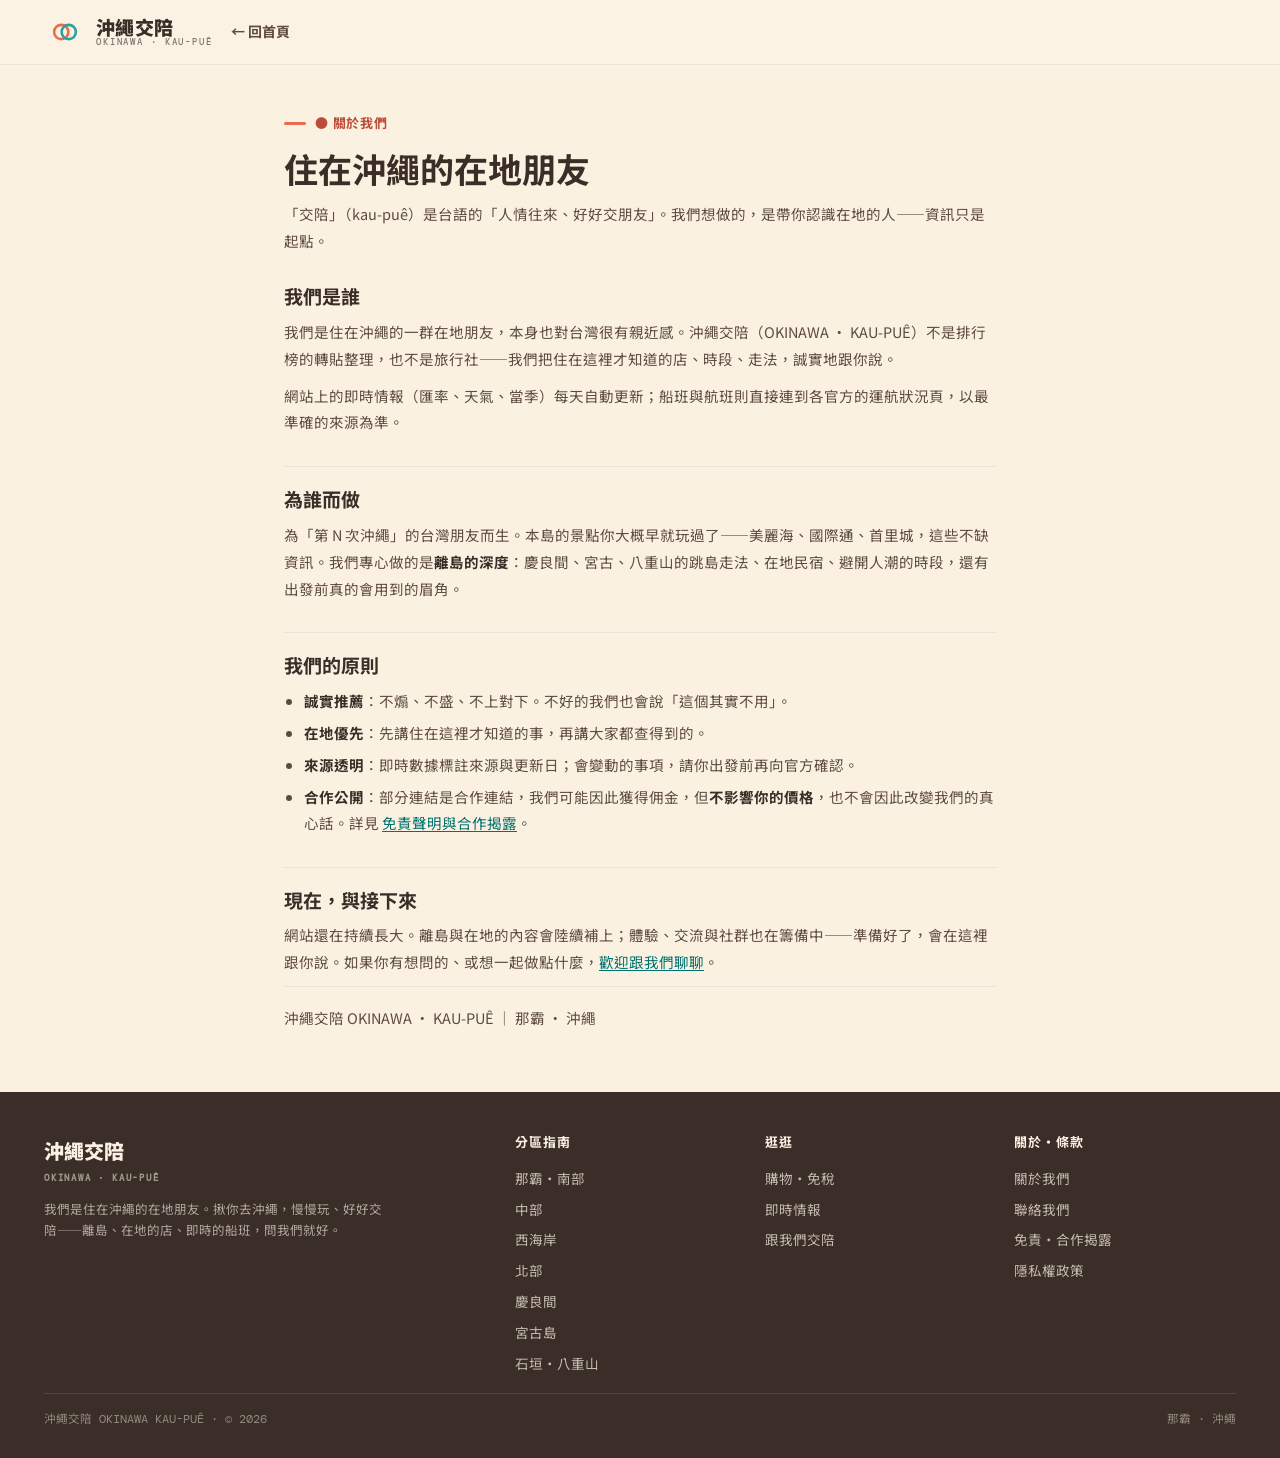
==== commit df469513: "打ち消し: C64 sprint 7: align official site introduction, contact and partnership disclosure C64 #313 de" ====
--- a/about.html
+++ b/about.html
@@ -4,12 +4,12 @@
 <meta charset="UTF-8">
 <meta name="viewport" content="width=device-width, initial-scale=1">
 <title>關於我們 — 住在沖繩的在地朋友｜沖繩交陪</title>
-<meta name="description" content="沖繩交陪以住在沖繩的一位日本人的在地視角，與繁體中文的讀者分享沖繩。旅行指南是主要的旅遊資訊，官方網站保留參考匯率與官方天氣等入口。">
+<meta name="description" content="沖繩交陪是住在沖繩的一群在地朋友，為「第 N 次沖繩」的台灣朋友整理離島與在地的真實情報。我們的原則：誠實推薦、在地優先、不煽不盛。">
 <meta name="theme-color" content="#FBF1E2">
 <meta name="robots" content="index,follow">
 <meta property="og:type" content="website">
 <meta property="og:title" content="關於我們 — 住在沖繩的在地朋友｜沖繩交陪">
-<meta property="og:description" content="沖繩交陪以在地朋友的視角分享沖繩。旅行指南是主要的旅遊資訊，官方網站亦提供參考匯率與官方天氣預報入口。">
+<meta property="og:description" content="住在沖繩的在地朋友，為「第 N 次沖繩」的台灣朋友整理離島與在地的真實情報。">
 <meta property="og:url" content="https://okinawa-kaupue.com/about.html">
 <meta property="og:image" content="https://okinawa-kaupue.com/assets/og.png">
 <meta name="twitter:card" content="summary_large_image">
@@ -51,22 +51,22 @@
   <p class="legal__lead">「交陪」（kau-puê）是台語的「人情往來、好好交朋友」。我們想做的，是帶你認識在地的人——資訊只是起點。</p>
 
   <h2>我們是誰</h2>
-  <p>沖繩交陪（OKINAWA · KAU-PUÊ）以住在沖繩的一位日本人的視角，與台灣及其他讀繁體中文的朋友好好交陪。除了旅遊，也想讓你認識有人生活的沖繩。我們不是旅行社。</p>
-  <p>這個官方網站保留參考匯率、各區概況與官方天氣、船班及航班資訊的入口。匯率請留意欄內日期，天氣及運航狀況請直接向官方確認。</p>
+  <p>我們是住在沖繩的一群在地朋友，本身也對台灣很有親近感。沖繩交陪（OKINAWA · KAU-PUÊ）不是排行榜的轉貼整理，也不是旅行社——我們把住在這裡才知道的店、時段、走法，誠實地跟你說。</p>
+  <p>網站上的即時情報（匯率、天氣、當季）每天自動更新；船班與航班則直接連到各官方的運航狀況頁，以最準確的來源為準。</p>
 
   <h2>為誰而做</h2>
-  <p>無論是第一次來沖繩，還是想再認識沖繩的朋友，都可以依自己的旅程需求查找資訊。<strong>沖繩交陪旅行指南</strong>是主要的旅遊資訊：可按想做的事與地區查找目前收錄的指南，例如搭船、取蛋糕、找商品販售店。<a href="/guide/">開啟沖繩交陪旅行指南 →</a></p>
+  <p>為「第 N 次沖繩」的台灣朋友而生。本島的景點你大概早就玩過了——美麗海、國際通、首里城，這些不缺資訊。我們專心做的是<strong>離島的深度</strong>：慶良間、宮古、八重山的跳島走法、在地民宿、避開人潮的時段，還有出發前真的會用到的眉角。</p>
 
   <h2>我們的原則</h2>
   <ul>
     <li><strong>誠實推薦</strong>：不煽、不盛、不上對下。不好的我們也會說「這個其實不用」。</li>
     <li><strong>在地優先</strong>：先講住在這裡才知道的事，再講大家都查得到的。</li>
     <li><strong>來源透明</strong>：即時數據標註來源與更新日；會變動的事項，請你出發前再向官方確認。</li>
-    <li><strong>合作公開</strong>：只有明確標示為合作的介紹才可能帶來成果報酬；一般外部連結不等於合作。實際價格與條件以服務提供者為準。詳見 <a href="disclosure.html">免責聲明與合作揭露</a>。</li>
+    <li><strong>合作公開</strong>：部分連結是合作連結，我們可能因此獲得佣金，但<strong>不影響你的價格</strong>，也不會因此改變我們的真心話。詳見 <a href="disclosure.html">免責聲明與合作揭露</a>。</li>
   </ul>
 
   <h2>現在，與接下來</h2>
-  <p>Threads 上的沖繩交陪（@okinawa.kaupue）也是與讀者交流的地方。如果你有想問的、或想一起做點什麼，<a href="contact.html">歡迎跟我們聊聊</a>。</p>
+  <p>網站還在持續長大。離島與在地的內容會陸續補上；體驗、交流與社群也在籌備中——準備好了，會在這裡跟你說。如果你有想問的、或想一起做點什麼，<a href="contact.html">歡迎跟我們聊聊</a>。</p>
 
   <p class="legal__sig">沖繩交陪 OKINAWA · KAU-PUÊ ｜ 那霸 · 沖繩</p>
 </main>
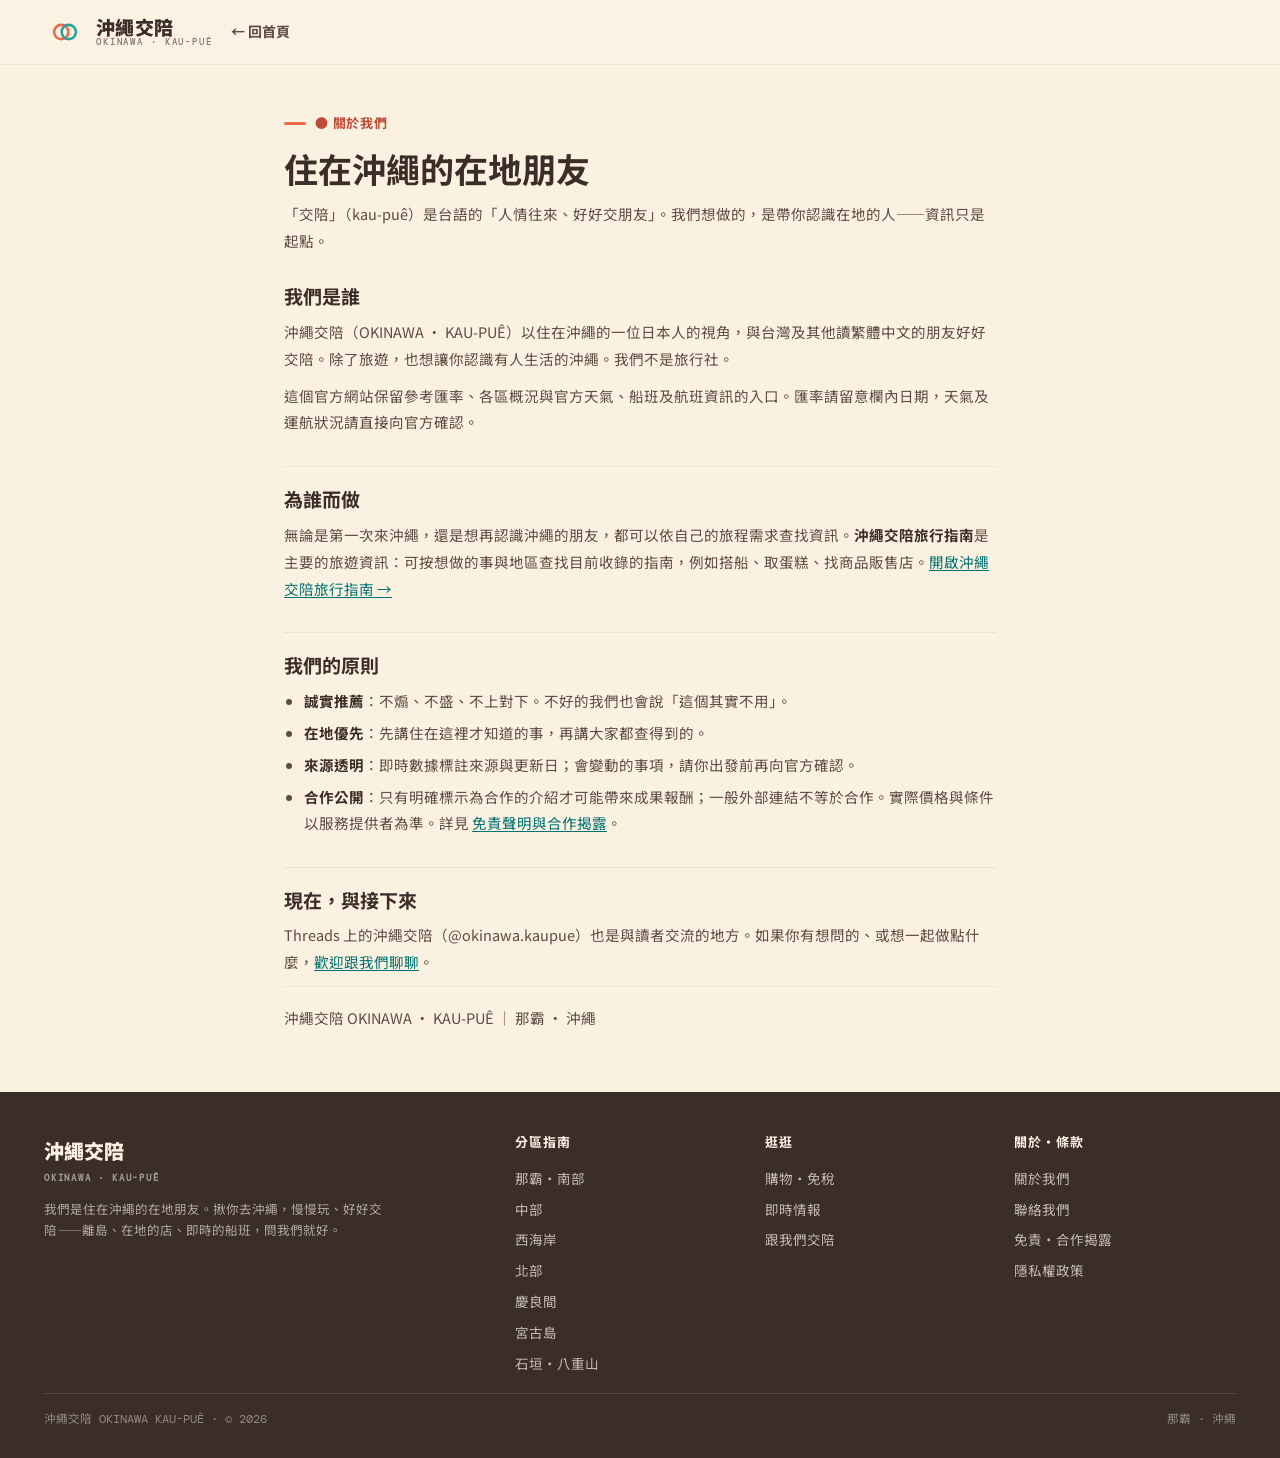
==== commit 948a7878: "C64 sprint 7: retry independently checked #313 after clean recovery 公開: okinawa-web publish(P9) 確かめ:" ====
--- a/about.html
+++ b/about.html
@@ -4,12 +4,12 @@
 <meta charset="UTF-8">
 <meta name="viewport" content="width=device-width, initial-scale=1">
 <title>關於我們 — 住在沖繩的在地朋友｜沖繩交陪</title>
-<meta name="description" content="沖繩交陪是住在沖繩的一群在地朋友，為「第 N 次沖繩」的台灣朋友整理離島與在地的真實情報。我們的原則：誠實推薦、在地優先、不煽不盛。">
+<meta name="description" content="沖繩交陪以住在沖繩的一位日本人的在地視角，與繁體中文的讀者分享沖繩。旅行指南是主要的旅遊資訊，官方網站保留參考匯率與官方天氣等入口。">
 <meta name="theme-color" content="#FBF1E2">
 <meta name="robots" content="index,follow">
 <meta property="og:type" content="website">
 <meta property="og:title" content="關於我們 — 住在沖繩的在地朋友｜沖繩交陪">
-<meta property="og:description" content="住在沖繩的在地朋友，為「第 N 次沖繩」的台灣朋友整理離島與在地的真實情報。">
+<meta property="og:description" content="沖繩交陪以在地朋友的視角分享沖繩。旅行指南是主要的旅遊資訊，官方網站亦提供參考匯率與官方天氣預報入口。">
 <meta property="og:url" content="https://okinawa-kaupue.com/about.html">
 <meta property="og:image" content="https://okinawa-kaupue.com/assets/og.png">
 <meta name="twitter:card" content="summary_large_image">
@@ -51,22 +51,22 @@
   <p class="legal__lead">「交陪」（kau-puê）是台語的「人情往來、好好交朋友」。我們想做的，是帶你認識在地的人——資訊只是起點。</p>
 
   <h2>我們是誰</h2>
-  <p>我們是住在沖繩的一群在地朋友，本身也對台灣很有親近感。沖繩交陪（OKINAWA · KAU-PUÊ）不是排行榜的轉貼整理，也不是旅行社——我們把住在這裡才知道的店、時段、走法，誠實地跟你說。</p>
-  <p>網站上的即時情報（匯率、天氣、當季）每天自動更新；船班與航班則直接連到各官方的運航狀況頁，以最準確的來源為準。</p>
+  <p>沖繩交陪（OKINAWA · KAU-PUÊ）以住在沖繩的一位日本人的視角，與台灣及其他讀繁體中文的朋友好好交陪。除了旅遊，也想讓你認識有人生活的沖繩。我們不是旅行社。</p>
+  <p>這個官方網站保留參考匯率、各區概況與官方天氣、船班及航班資訊的入口。匯率請留意欄內日期，天氣及運航狀況請直接向官方確認。</p>
 
   <h2>為誰而做</h2>
-  <p>為「第 N 次沖繩」的台灣朋友而生。本島的景點你大概早就玩過了——美麗海、國際通、首里城，這些不缺資訊。我們專心做的是<strong>離島的深度</strong>：慶良間、宮古、八重山的跳島走法、在地民宿、避開人潮的時段，還有出發前真的會用到的眉角。</p>
+  <p>無論是第一次來沖繩，還是想再認識沖繩的朋友，都可以依自己的旅程需求查找資訊。<strong>沖繩交陪旅行指南</strong>是主要的旅遊資訊：可按想做的事與地區查找目前收錄的指南，例如搭船、取蛋糕、找商品販售店。<a href="/guide/">開啟沖繩交陪旅行指南 →</a></p>
 
   <h2>我們的原則</h2>
   <ul>
     <li><strong>誠實推薦</strong>：不煽、不盛、不上對下。不好的我們也會說「這個其實不用」。</li>
     <li><strong>在地優先</strong>：先講住在這裡才知道的事，再講大家都查得到的。</li>
     <li><strong>來源透明</strong>：即時數據標註來源與更新日；會變動的事項，請你出發前再向官方確認。</li>
-    <li><strong>合作公開</strong>：部分連結是合作連結，我們可能因此獲得佣金，但<strong>不影響你的價格</strong>，也不會因此改變我們的真心話。詳見 <a href="disclosure.html">免責聲明與合作揭露</a>。</li>
+    <li><strong>合作公開</strong>：只有明確標示為合作的介紹才可能帶來成果報酬；一般外部連結不等於合作。實際價格與條件以服務提供者為準。詳見 <a href="disclosure.html">免責聲明與合作揭露</a>。</li>
   </ul>
 
   <h2>現在，與接下來</h2>
-  <p>網站還在持續長大。離島與在地的內容會陸續補上；體驗、交流與社群也在籌備中——準備好了，會在這裡跟你說。如果你有想問的、或想一起做點什麼，<a href="contact.html">歡迎跟我們聊聊</a>。</p>
+  <p>Threads 上的沖繩交陪（@okinawa.kaupue）也是與讀者交流的地方。如果你有想問的、或想一起做點什麼，<a href="contact.html">歡迎跟我們聊聊</a>。</p>
 
   <p class="legal__sig">沖繩交陪 OKINAWA · KAU-PUÊ ｜ 那霸 · 沖繩</p>
 </main>
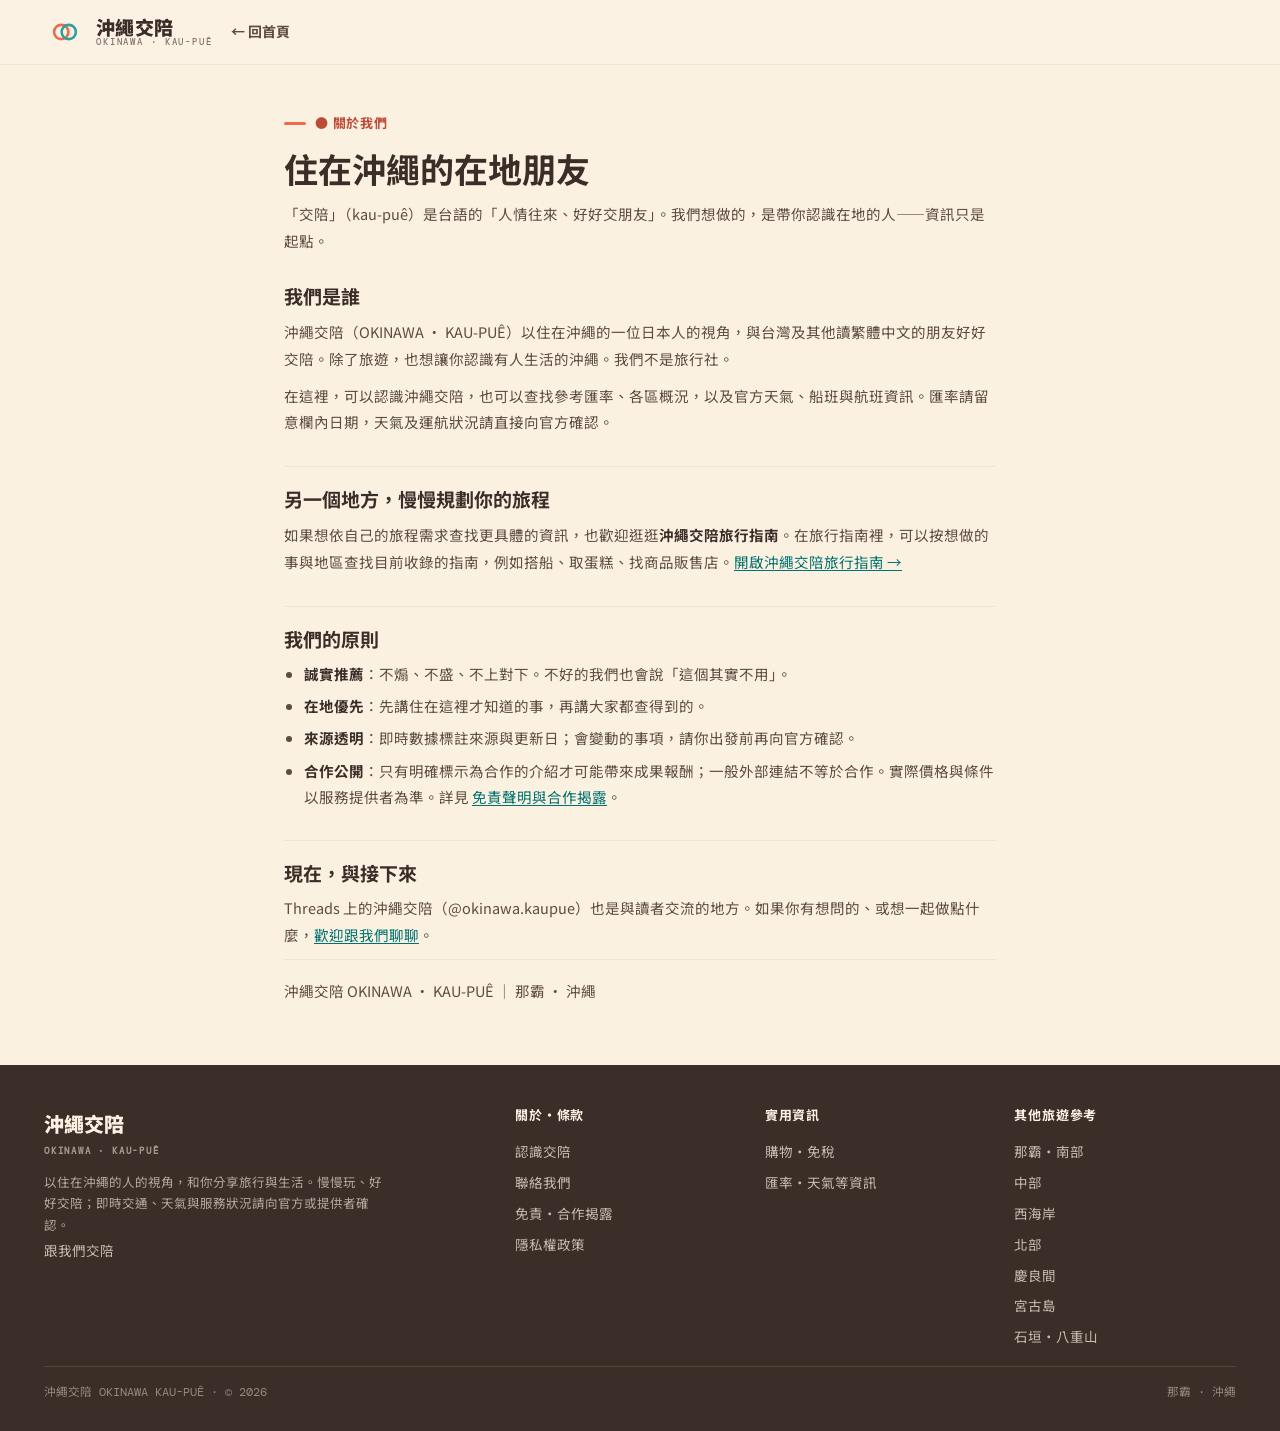
==== commit 7c2b9f23: "Clarify Okinawa Kaupue brand, separate travel guide and retain useful official features (C64 S8 #318" ====
--- a/about.html
+++ b/about.html
@@ -4,12 +4,12 @@
 <meta charset="UTF-8">
 <meta name="viewport" content="width=device-width, initial-scale=1">
 <title>關於我們 — 住在沖繩的在地朋友｜沖繩交陪</title>
-<meta name="description" content="沖繩交陪以住在沖繩的一位日本人的在地視角，與繁體中文的讀者分享沖繩。旅行指南是主要的旅遊資訊，官方網站保留參考匯率與官方天氣等入口。">
+<meta name="description" content="沖繩交陪以住在沖繩的一位日本人的在地視角，與繁體中文的讀者分享沖繩。認識沖繩交陪、與我們交流，也可查找參考匯率、官方天氣及旅行指南入口。">
 <meta name="theme-color" content="#FBF1E2">
 <meta name="robots" content="index,follow">
 <meta property="og:type" content="website">
 <meta property="og:title" content="關於我們 — 住在沖繩的在地朋友｜沖繩交陪">
-<meta property="og:description" content="沖繩交陪以在地朋友的視角分享沖繩。旅行指南是主要的旅遊資訊，官方網站亦提供參考匯率與官方天氣預報入口。">
+<meta property="og:description" content="沖繩交陪以在地朋友的視角分享沖繩。認識沖繩交陪、與我們交流，也可查找實用資訊及旅行指南。">
 <meta property="og:url" content="https://okinawa-kaupue.com/about.html">
 <meta property="og:image" content="https://okinawa-kaupue.com/assets/og.png">
 <meta name="twitter:card" content="summary_large_image">
@@ -52,10 +52,10 @@
 
   <h2>我們是誰</h2>
   <p>沖繩交陪（OKINAWA · KAU-PUÊ）以住在沖繩的一位日本人的視角，與台灣及其他讀繁體中文的朋友好好交陪。除了旅遊，也想讓你認識有人生活的沖繩。我們不是旅行社。</p>
-  <p>這個官方網站保留參考匯率、各區概況與官方天氣、船班及航班資訊的入口。匯率請留意欄內日期，天氣及運航狀況請直接向官方確認。</p>
+  <p>在這裡，可以認識沖繩交陪，也可以查找參考匯率、各區概況，以及官方天氣、船班與航班資訊。匯率請留意欄內日期，天氣及運航狀況請直接向官方確認。</p>
 
-  <h2>為誰而做</h2>
-  <p>無論是第一次來沖繩，還是想再認識沖繩的朋友，都可以依自己的旅程需求查找資訊。<strong>沖繩交陪旅行指南</strong>是主要的旅遊資訊：可按想做的事與地區查找目前收錄的指南，例如搭船、取蛋糕、找商品販售店。<a href="/guide/">開啟沖繩交陪旅行指南 →</a></p>
+  <h2>另一個地方，慢慢規劃你的旅程</h2>
+  <p>如果想依自己的旅程需求查找更具體的資訊，也歡迎逛逛<strong>沖繩交陪旅行指南</strong>。在旅行指南裡，可以按想做的事與地區查找目前收錄的指南，例如搭船、取蛋糕、找商品販售店。<a href="/guide/">開啟沖繩交陪旅行指南 →</a></p>
 
   <h2>我們的原則</h2>
   <ul>
@@ -76,19 +76,20 @@
     <div class="foot__grid">
       <div>
         <div class="foot__brand">沖繩交陪<small>OKINAWA · KAU-PUÊ</small></div>
-        <p class="foot__note">我們是住在沖繩的在地朋友。揪你去沖繩，慢慢玩、好好交陪——離島、在地的店、即時的船班，問我們就好。</p>
-      </div>
-      <div>
-        <h4>分區指南</h4>
-        <a href="naha.html">那霸・南部</a><a href="chubu.html">中部</a><a href="onna.html">西海岸</a><a href="hokubu.html">北部</a><a href="kerama.html">慶良間</a><a href="miyako.html">宮古島</a><a href="ishigaki.html">石垣・八重山</a>
-      </div>
-      <div>
-        <h4>逛逛</h4>
-        <a href="shopping.html">購物・免稅</a><a href="index.html#fresh">即時情報</a><a href="index.html#kaupue">跟我們交陪</a>
+        <p class="foot__note">以住在沖繩的人的視角，和你分享旅行與生活。慢慢玩、好好交陪；即時交通、天氣與服務狀況請向官方或提供者確認。</p>
+        <a href="index.html#kaupue">跟我們交陪</a>
       </div>
       <div>
         <h4>關於・條款</h4>
-        <a href="about.html">關於我們</a><a href="contact.html">聯絡我們</a><a href="disclosure.html">免責・合作揭露</a><a href="privacy.html">隱私權政策</a>
+        <a href="about.html">認識交陪</a><a href="contact.html">聯絡我們</a><a href="disclosure.html">免責・合作揭露</a><a href="privacy.html">隱私權政策</a>
+      </div>
+      <div>
+        <h4>實用資訊</h4>
+        <a href="shopping.html">購物・免稅</a><a href="index.html#fresh">匯率・天氣等資訊</a>
+      </div>
+      <div>
+        <h4>其他旅遊參考</h4>
+        <a href="naha.html">那霸・南部</a><a href="chubu.html">中部</a><a href="onna.html">西海岸</a><a href="hokubu.html">北部</a><a href="kerama.html">慶良間</a><a href="miyako.html">宮古島</a><a href="ishigaki.html">石垣・八重山</a>
       </div>
     </div>
     <div class="foot__bottom">
--- a/styles.css
+++ b/styles.css
@@ -466,3 +466,43 @@
 .pick__cta.ghost:hover { background: var(--coral-tint); }
 .aff-note { font-size: 11.5px; color: var(--ink-faint); margin-top: 11px; line-height: 1.6; }
 .aff-note a { color: var(--sea-deep); text-decoration: underline; text-underline-offset: 2px; }
+
+/* Official homepage: brand first, then a distinct travel-guide introduction. */
+.official-home [id] { scroll-margin-top: 80px; }
+.official-home .hero { padding: 32px 0 16px; }
+.official-home .home-brand { display: grid; grid-template-columns: minmax(0, 1.15fr) minmax(0, .85fr);
+  align-items: center; gap: clamp(16px, 4vw, 48px); }
+.official-home .home-brand__copy { min-width: 0; }
+.official-home .home-brand__links { display: flex; flex-wrap: wrap; gap: 8px 22px; margin-top: 20px; }
+.official-home .home-brand__links a { font-weight: 700; color: var(--sea-deep); text-decoration: underline; text-underline-offset: 4px; }
+.official-home .home-brand__art { margin: 0; padding: 20px 18px 12px; border: 1px solid var(--line-soft); border-radius: var(--r-xl);
+  background: radial-gradient(ellipse at 50% 80%, var(--sun-tint), var(--cream) 75%); }
+.official-home .home-brand__mascots { display: flex; justify-content: center; align-items: end; gap: 6%; }
+.official-home .home-brand__mascots img { width: 44%; height: auto; max-height: 232px; object-fit: contain; filter: drop-shadow(0 7px 8px #4a392b24); }
+.official-home figcaption { color: var(--ink-soft); text-align: center; font-size: 13px; font-weight: 700; padding-top: 8px; }
+.official-home .home-guide { padding: 14px 0 24px; }
+.official-home .home-guide__box { display: grid; grid-template-columns: minmax(0, 1fr) auto; align-items: center; gap: 20px;
+  padding: clamp(16px, 3vw, 30px); background: var(--surface); border: 1px solid var(--line); border-radius: var(--r-xl); box-shadow: var(--shadow-sm); }
+.official-home .home-guide__box h2 { font-size: clamp(21px, 3vw, 29px); font-weight: 900; margin-bottom: 8px; }
+.official-home .home-guide__box p { color: var(--ink-soft); max-width: 680px; font-size: 15px; }
+.official-home .home-guide__examples { display: flex; align-items: baseline; flex-wrap: wrap; gap: 6px 14px; margin-top: 12px; color: var(--ink-soft); font-size: 13px; }
+.official-home .home-guide__examples a, .official-home .home-reference__links a { color: var(--sea-deep); text-decoration: underline; text-underline-offset: 3px; }
+.official-home .home-guide__box > .hero__guide { text-align: center; display: block; padding: 12px 20px; }
+.official-home a:focus-visible, .official-home button:focus-visible { outline: 2px solid var(--coral-deep); outline-offset: 3px; }
+.official-home #fresh { padding: 24px 0 20px; }
+.official-home .fresh__grid { grid-template-columns: repeat(3, minmax(0, 1fr)); }
+.official-home .home-reference { padding: 20px 0 36px; }
+.official-home .home-reference h2 { font-size: 19px; font-weight: 800; }
+.official-home .home-reference p { font-size: 14px; color: var(--ink-soft); margin: 4px 0 8px; }
+.official-home .home-reference__links { display: flex; flex-wrap: wrap; gap: 6px 18px; font-size: 14px; margin: 8px 0; }
+@media (max-width: 760px) {
+  .official-home .home-brand { grid-template-columns: 1fr; gap: 12px; }
+  .official-home .home-brand__art { padding: 10px 14px 8px; }
+  .official-home .home-brand__mascots img { max-height: 116px; }
+  .official-home .home-brand__links { margin-top: 12px; gap: 6px 14px; font-size: 14px; }
+  .official-home .hero { padding: 18px 0 8px; }
+  .official-home .home-guide__box { grid-template-columns: 1fr; gap: 12px; }
+  .official-home .fresh__grid { grid-template-columns: 1fr; }
+}
+.official-home details.foot__credits > summary { cursor: pointer; width: fit-content; }
+.official-home details.foot__credits > p { margin-top: 6px; }
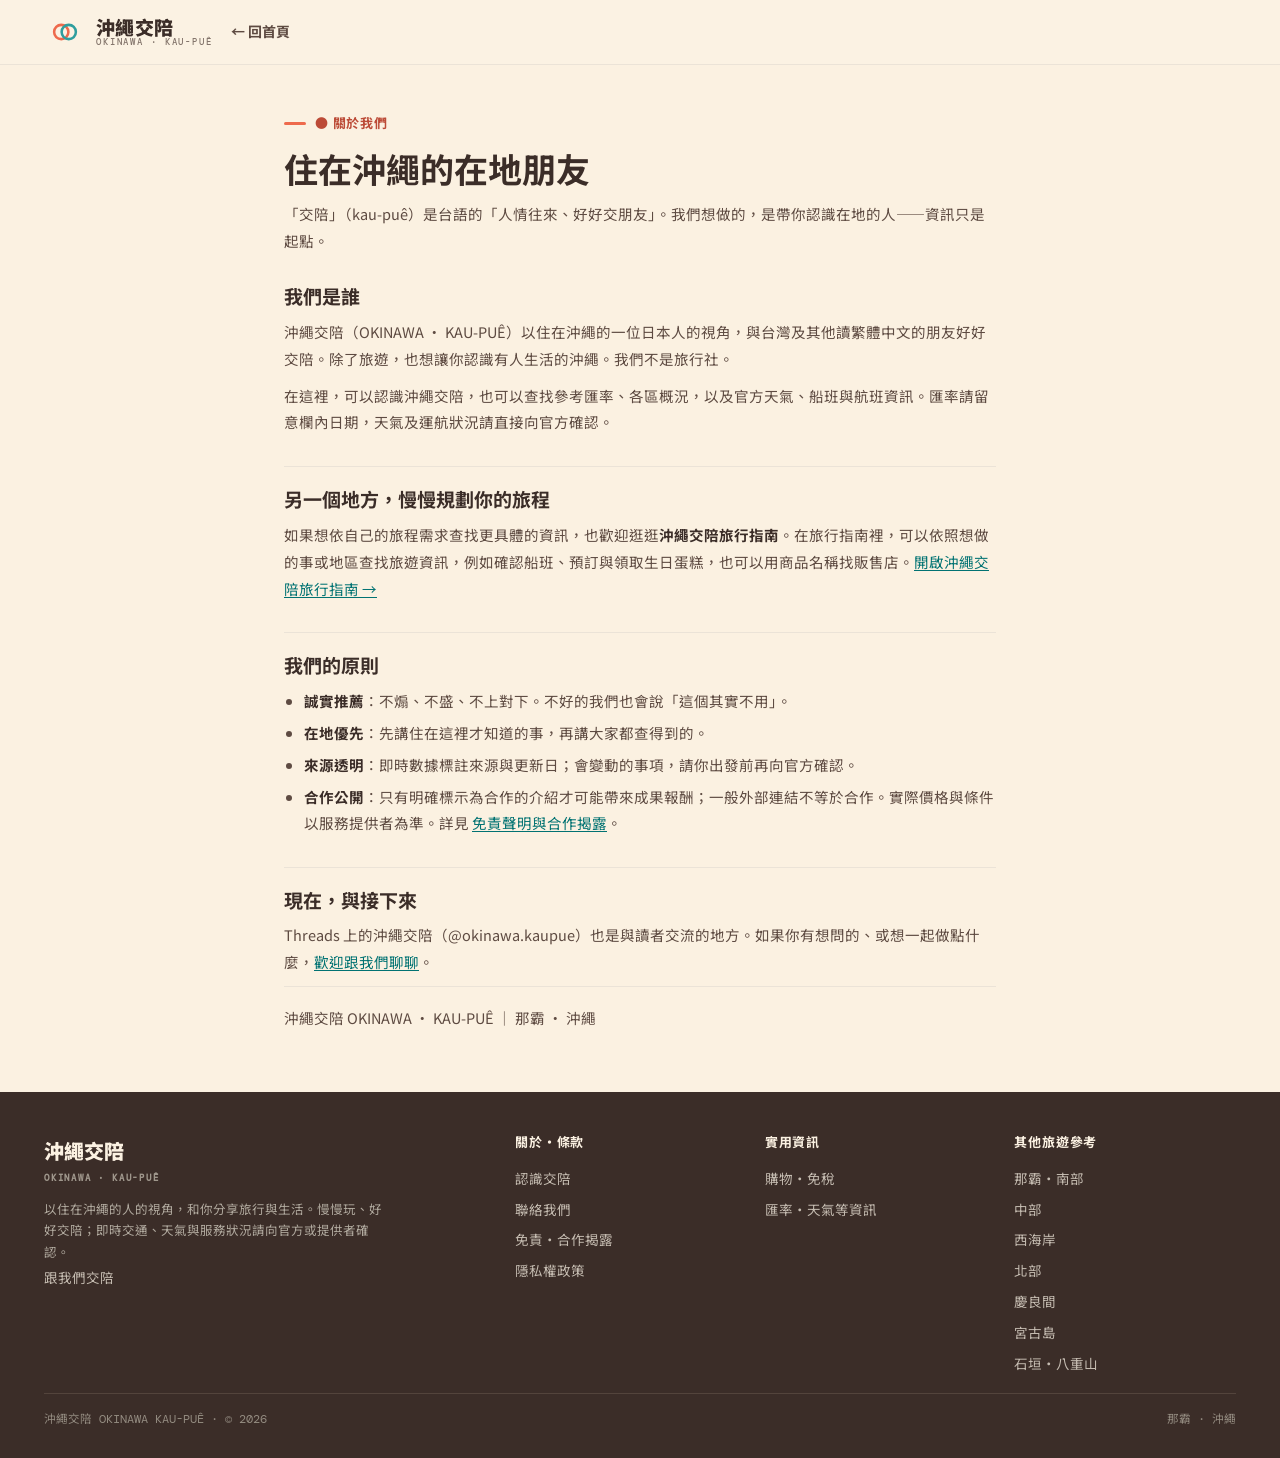
==== commit 98ac9607: "Clarify guide discovery and product-store search in official site (#332) 公開: okinawa-web publish(P16" ====
--- a/about.html
+++ b/about.html
@@ -55,7 +55,7 @@
   <p>在這裡，可以認識沖繩交陪，也可以查找參考匯率、各區概況，以及官方天氣、船班與航班資訊。匯率請留意欄內日期，天氣及運航狀況請直接向官方確認。</p>
 
   <h2>另一個地方，慢慢規劃你的旅程</h2>
-  <p>如果想依自己的旅程需求查找更具體的資訊，也歡迎逛逛<strong>沖繩交陪旅行指南</strong>。在旅行指南裡，可以按想做的事與地區查找目前收錄的指南，例如搭船、取蛋糕、找商品販售店。<a href="/guide/">開啟沖繩交陪旅行指南 →</a></p>
+  <p>如果想依自己的旅程需求查找更具體的資訊，也歡迎逛逛<strong>沖繩交陪旅行指南</strong>。在旅行指南裡，可以依照想做的事或地區查找旅遊資訊，例如確認船班、預訂與領取生日蛋糕，也可以用商品名稱找販售店。<a href="/guide/">開啟沖繩交陪旅行指南 →</a></p>
 
   <h2>我們的原則</h2>
   <ul>
